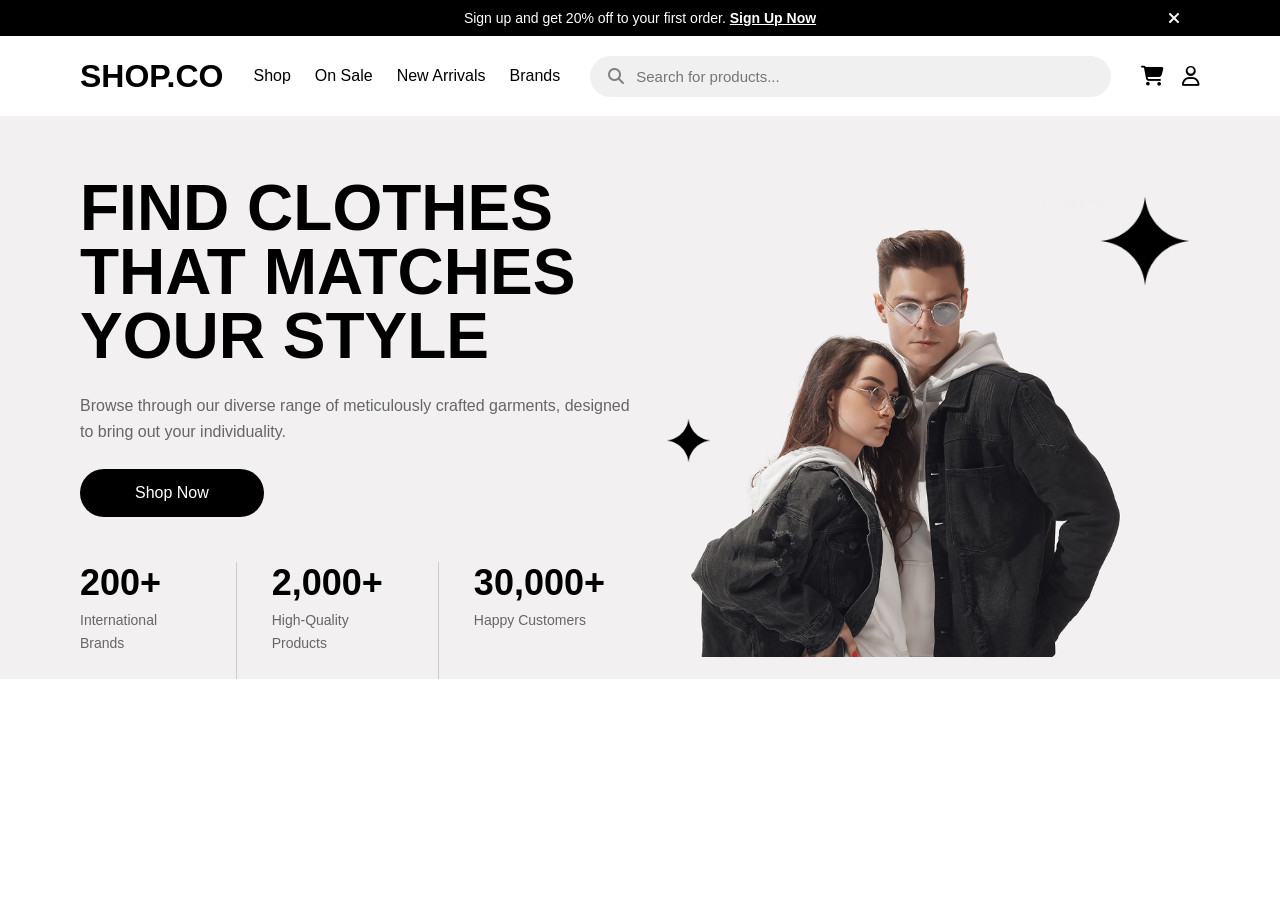
==== index.html @ d2647127 "Intial commit" ====
<!DOCTYPE html>
<html lang="en">
<head>
  <meta charset="UTF-8">
  <meta name="viewport" content="width=device-width, initial-scale=1.0">
  <title>SHOP.CO Clone</title>

  <link rel="stylesheet" href="css/style.css">

  <!-- Icons -->
  <link rel="stylesheet"
  href="https://cdnjs.cloudflare.com/ajax/libs/font-awesome/6.5.1/css/all.min.css">
</head>
<body>

  <!-- Top Offer Bar -->
  <div class="top-bar">

    <p>
      Sign up and get 20% off to your first order.
      <a href="#">Sign Up Now</a>
    </p>

    <i class="fa-solid fa-xmark"></i>

  </div>

  <!-- Navbar -->
<header class="navbar">

  <div class="logo">
    SHOP.CO
  </div>

  <nav class="nav-links">
    <a href="#">Shop</a>
    <a href="#">On Sale</a>
    <a href="#">New Arrivals</a>
    <a href="#">Brands</a>
  </nav>

  <div class="search-box">
    <i class="fa-solid fa-magnifying-glass"></i>
    <input type="text" placeholder="Search for products...">
  </div>

  <div class="nav-icons">
    <i class="fa-solid fa-cart-shopping"></i>
    <i class="fa-regular fa-user"></i>
  </div>

</header>

<!-- Hero Section -->

<section class="hero">

    <img src="images/star1.png" class="star-big">
<img src="images/star2.png" class="star-small">

  <!-- Left Content -->

  <div class="hero-left">

    <h1>
      FIND CLOTHES THAT MATCHES YOUR STYLE
    </h1>

    <p>
      Browse through our diverse range of meticulously crafted garments,
      designed to bring out your individuality.
    </p>

    <button>Shop Now</button>
    <div class="stats">

  <div class="stat-box">
    <h2>200+</h2>
    <p>International Brands</p>
  </div>

  <div class="stat-box">
    <h2>2,000+</h2>
    <p>High-Quality Products</p>
  </div>

  <div class="stat-box">
    <h2>30,000+</h2>
    <p>Happy Customers</p>
  </div>

</div>

  </div>

  <!-- Right Image -->

  <div class="hero-right">

    <img src="images/hero.png" alt="hero image">

  </div>

</section>



</body>
</html>
---- css/style.css ----
* {
  margin: 0;
  padding: 0;
  box-sizing: border-box;
}

body {
  font-family: Arial, sans-serif;
}

/* Top Offer Bar */

.top-bar {
  background-color: black;
  color: white;

  display: flex;
  justify-content: center;
  align-items: center;

  padding: 10px 20px;

  position: relative;
}

.top-bar p {
  font-size: 14px;
}

.top-bar a {
  color: white;
  font-weight: bold;
}

.top-bar i {
  position: absolute;
  right: 100px;

  cursor: pointer;
}

/* nav bar css  */

/* Navbar */

.navbar {
  height: 80px;
  padding: 0 80px;

  display: flex;
  align-items: center;
  gap: 30px;

  background-color: white;
}

.logo {
  font-size: 32px;
  font-weight: 900;
}

.nav-links {
  display: flex;
  gap: 24px;
}

.nav-links a {
  text-decoration: none;
  color: black;
  font-size: 16px;
}

.search-box {
  flex: 1;
  background-color: #f0f0f0;
  border-radius: 30px;
  padding: 12px 18px;

  display: flex;
  align-items: center;
  gap: 12px;
}

.search-box i {
  color: gray;
}

.search-box input {
  border: none;
  outline: none;
  background: transparent;
  width: 100%;
  font-size: 15px;
}

.nav-icons {
  display: flex;
  gap: 18px;
  font-size: 20px;
}

/* Hero Section */

.hero {
  background-color: #f2f0f1;

  display: flex;
  justify-content: space-between;
  align-items: center;

  padding: 60px 80px 0 80px;
}

.hero-left {
  width: 50%;
}

.hero-left h1 {
  font-size: 64px;
  font-weight: 900;
  line-height: 1;
}

.hero-left p {
  margin: 25px 0;

  color: #666;
  font-size: 16px;
  line-height: 1.6;
}

.hero-left button {
  background-color: black;
  color: white;

  border: none;
  border-radius: 30px;

  padding: 15px 55px;

  font-size: 16px;
  cursor: pointer;
}

.hero-right {
  width: 50%;

  display: flex;
  justify-content: center;
}

.hero-right img {
  width: 90%;
}

.hero {
  position: relative;
}

/* Stars */

.star-big {
  position: absolute;

  top: 80px;
  right: 90px;

  width: 90px;
}

.star-small {
  position: absolute;

  top: 302px;
  left: 52%;

  width: 45px;
}


/* Stats */

.stats {
  display: flex;
  gap: 35px;
  margin-top: 45px;
}

.stat-box {
  padding-right: 35px;
  border-right: 1px solid #ccc;
}

.stat-box:last-child {
  border-right: none;
}

.stat-box h2 {
  font-size: 36px;
  font-weight: 800;
}

.stat-box p {
  margin-top: 5px;
  color: #666;
  font-size: 14px;
}
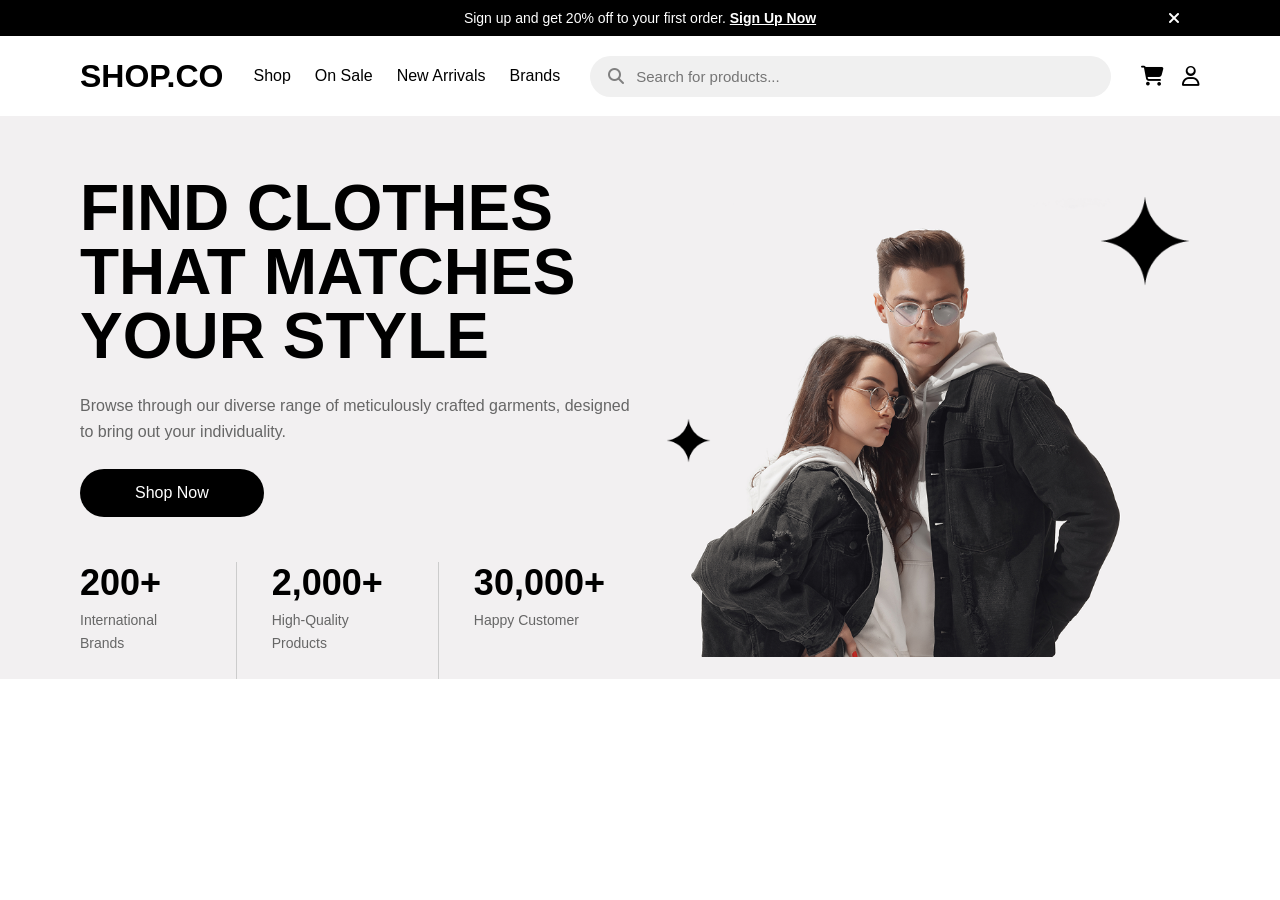
==== commit 3670c2ba: "Stats box name change" ====
--- a/index.html
+++ b/index.html
@@ -86,7 +86,7 @@
 
   <div class="stat-box">
     <h2>30,000+</h2>
-    <p>Happy Customers</p>
+    <p>Happy Customer</p>
   </div>
 
 </div>
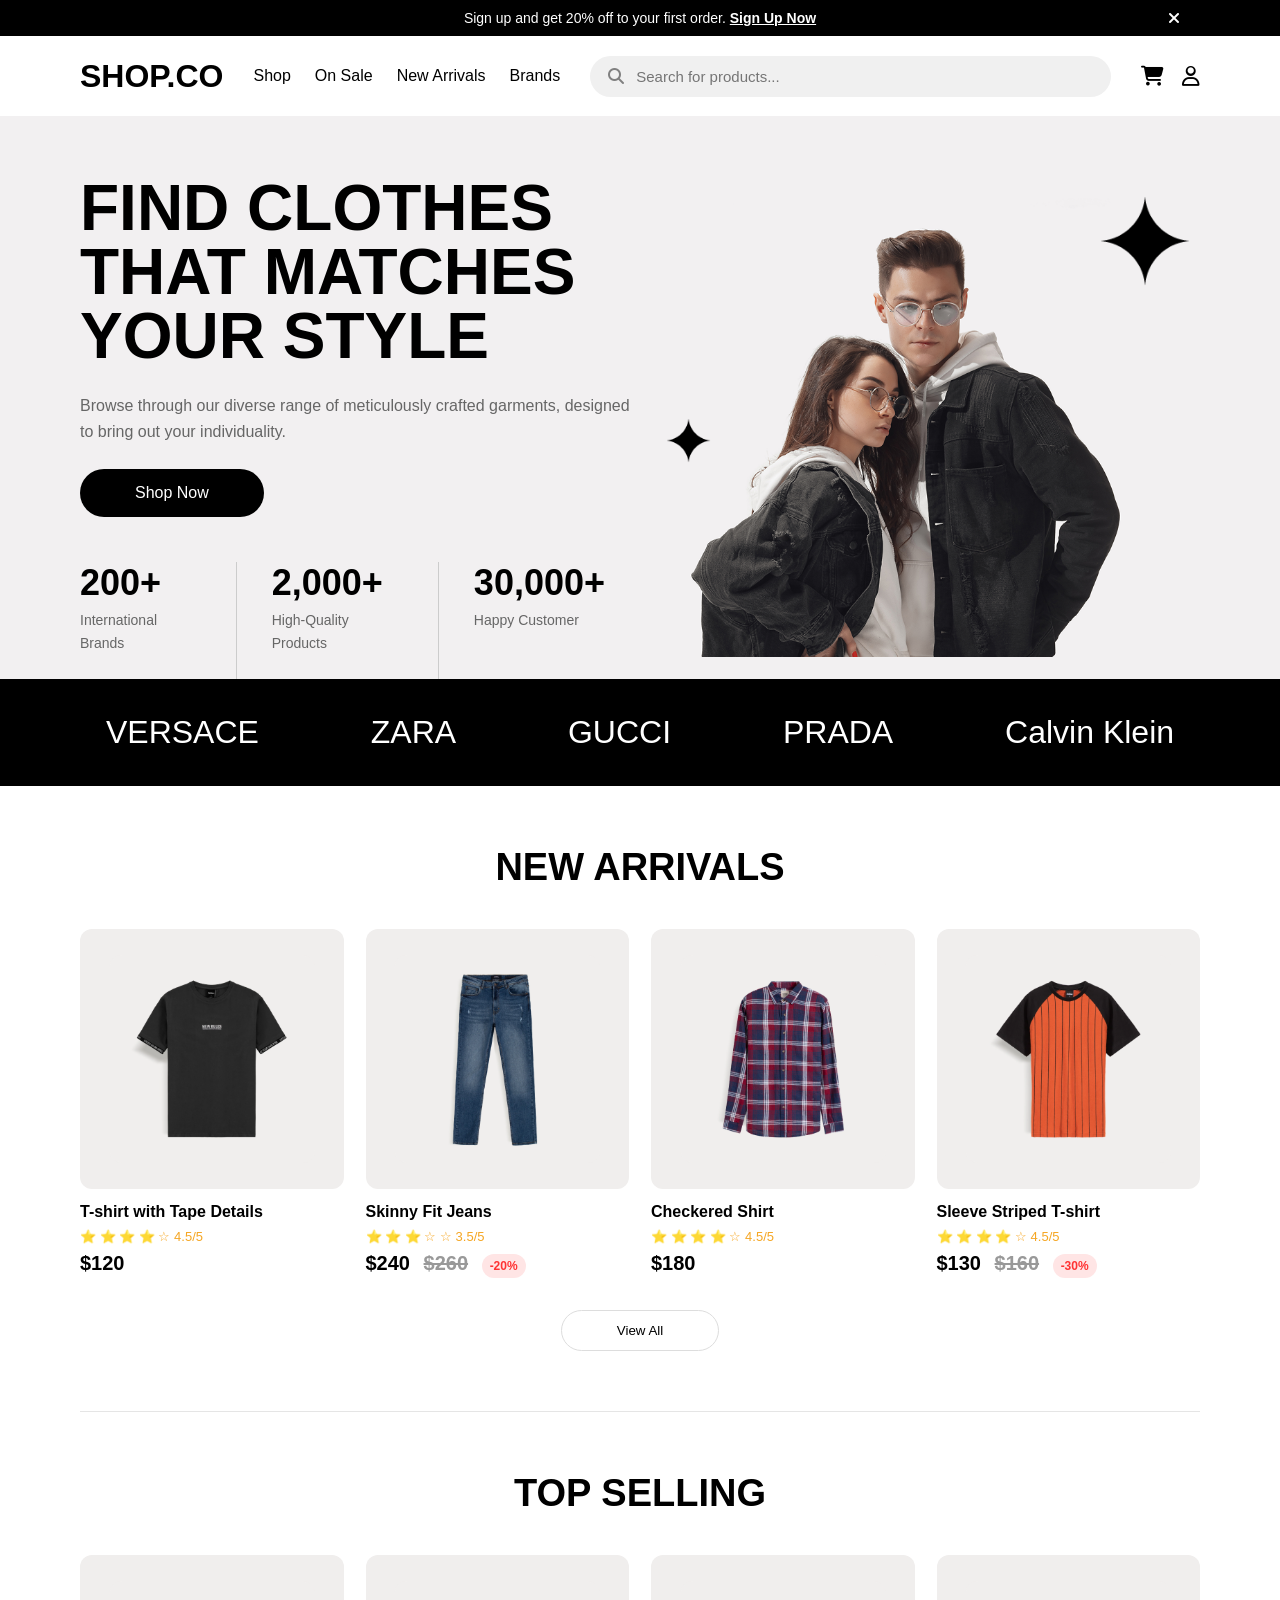
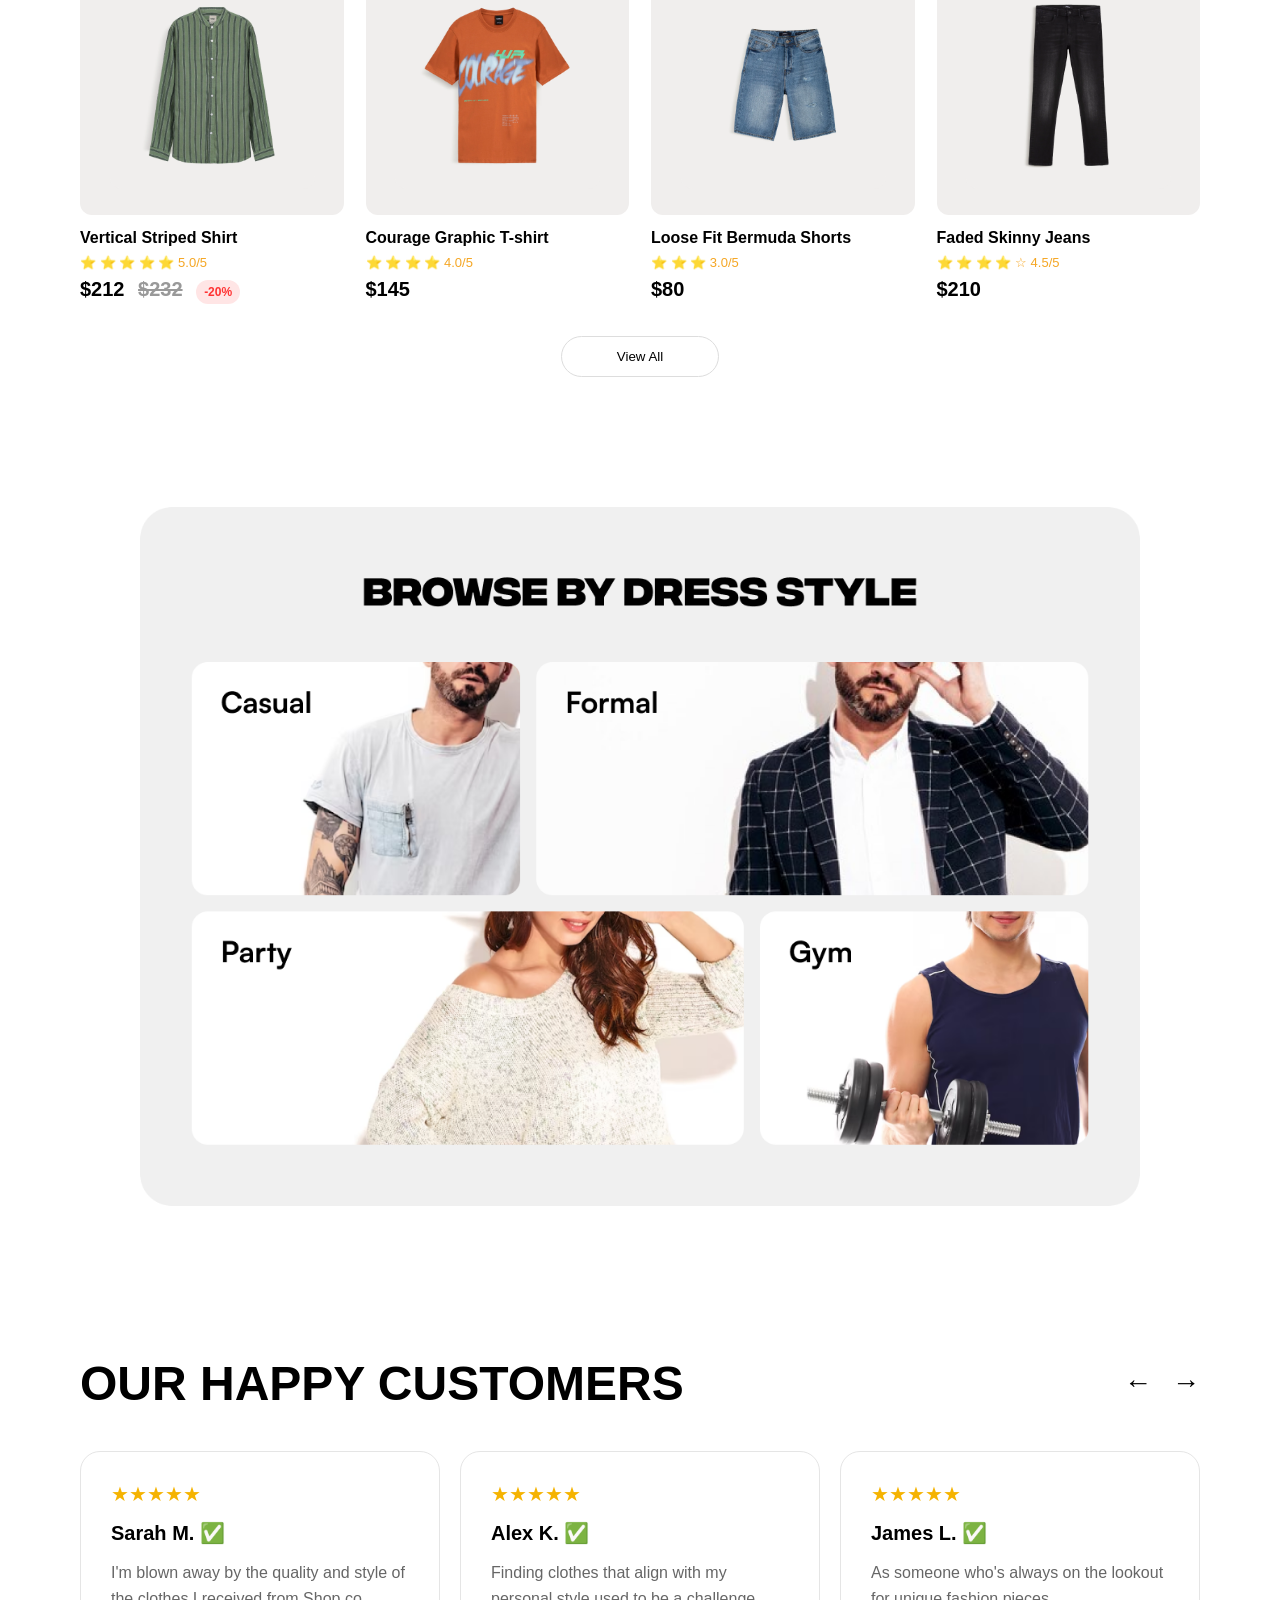
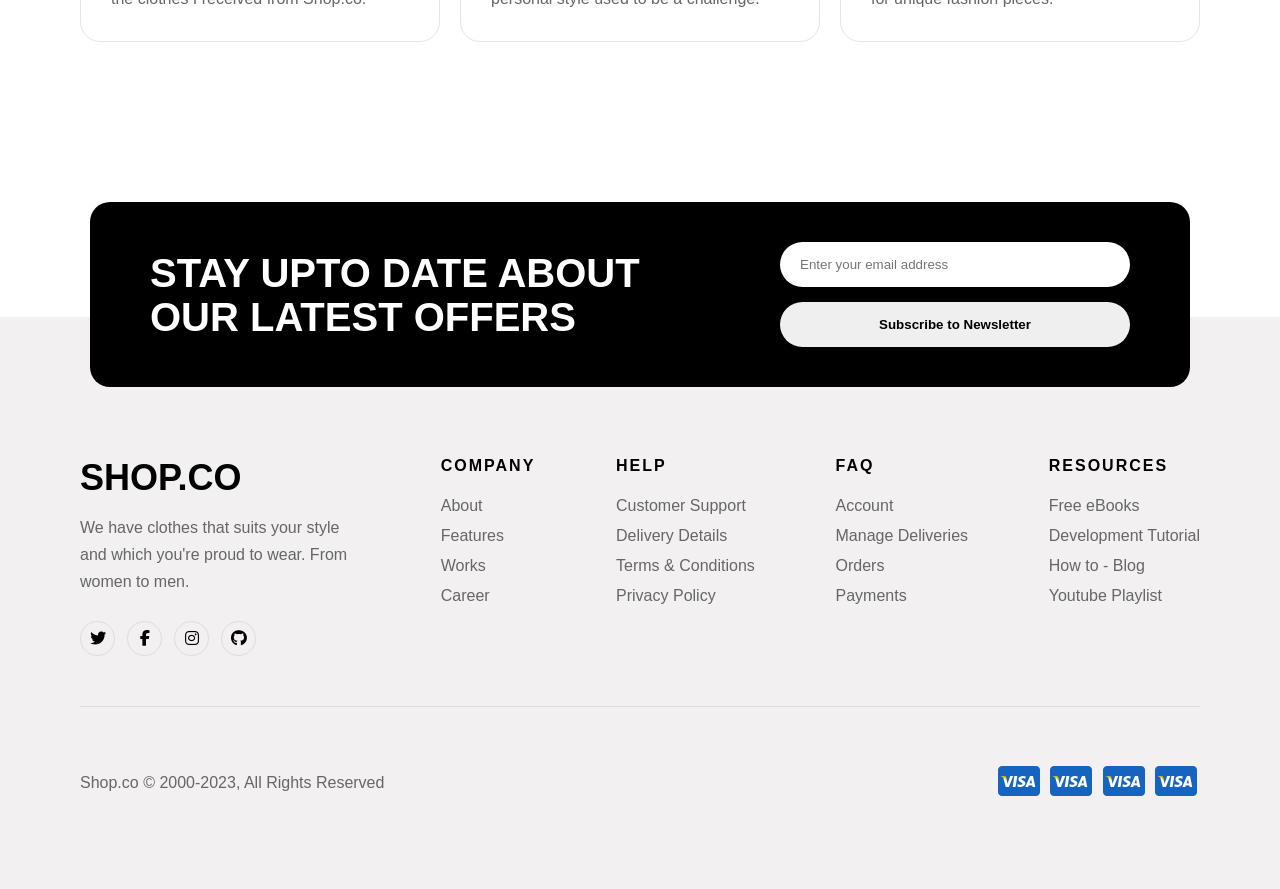
==== commit 85feb15d: "Complete SHOP.CO homepage static clone" ====
--- a/index.html
+++ b/index.html
@@ -103,7 +103,296 @@
 
 </section>
 
-
+<section class="brands">
+
+    <h2>VERSACE</h2>
+    <h2>ZARA</h2>
+    <h2>GUCCI</h2>
+    <h2>PRADA</h2>
+    <h2>Calvin Klein</h2>
+
+</section>
+
+<!-- New Arrivals Section -->
+<section class="products-section">
+
+  <h2 class="section-title">NEW ARRIVALS</h2>
+
+  <div class="products-grid">
+
+    <div class="product-card">
+      <div class="product-image">
+        <img src="images/T-SHIRT.png" alt="T-shirt">
+      </div>
+      <h3>T-shirt with Tape Details</h3>
+      <p class="rating">⭐ ⭐ ⭐ ⭐ ☆ 4.5/5</p>
+      <p class="price">$120</p>
+    </div>
+
+    <div class="product-card">
+      <div class="product-image">
+        <img src="images/JEANS.png" alt="Jeans">
+      </div>
+      <h3>Skinny Fit Jeans</h3>
+      <p class="rating">⭐ ⭐ ⭐ ☆ ☆ 3.5/5</p>
+      <p class="price">
+        $240 <span class="old-price">$260</span> <span class="discount">-20%</span>
+      </p>
+    </div>
+
+    <div class="product-card">
+      <div class="product-image">
+        <img src="images/checker.png" alt="Shirt">
+      </div>
+      <h3>Checkered Shirt</h3>
+      <p class="rating">⭐ ⭐ ⭐ ⭐ ☆ 4.5/5</p>
+      <p class="price">$180</p>
+    </div>
+
+    <div class="product-card">
+      <div class="product-image">
+        <img src="images/sleeve.png" alt="Sleeve Shirt">
+      </div>
+      <h3>Sleeve Striped T-shirt</h3>
+      <p class="rating">⭐ ⭐ ⭐ ⭐ ☆ 4.5/5</p>
+      <p class="price">
+        $130 <span class="old-price">$160</span> <span class="discount">-30%</span>
+      </p>
+    </div>
+
+  </div>
+
+  <button class="view-btn">View All</button>
+
+</section>
+
+<hr class="section-line">
+
+<section class="products-section">
+
+  <h2 class="section-title">TOP SELLING</h2>
+
+  <div class="products-grid">
+
+    <div class="product-card">
+      <div class="product-image">
+        <img src="images/vertical.png" alt="Vertical Striped Shirt">
+      </div>
+      <h3>Vertical Striped Shirt</h3>
+      <p class="rating">⭐ ⭐ ⭐ ⭐ ⭐ 5.0/5</p>
+      <p class="price">
+        $212 <span class="old-price">$232</span> <span class="discount">-20%</span>
+      </p>
+    </div>
+
+    <div class="product-card">
+      <div class="product-image">
+        <img src="images/graphic_tshirt.png" alt="Graphic T-shirt">
+      </div>
+      <h3>Courage Graphic T-shirt</h3>
+      <p class="rating">⭐ ⭐ ⭐ ⭐ 4.0/5</p>
+      <p class="price">$145</p>
+    </div>
+
+    <div class="product-card">
+      <div class="product-image">
+        <img src="images/Bermuda_Shorts.png" alt="Bermuda Shorts">
+      </div>
+      <h3>Loose Fit Bermuda Shorts</h3>
+      <p class="rating">⭐ ⭐ ⭐ 3.0/5</p>
+      <p class="price">$80</p>
+    </div>
+
+    <div class="product-card">
+      <div class="product-image">
+        <img src="images/black-jeans.png" alt="Black Jeans">
+      </div>
+      <h3>Faded Skinny Jeans</h3>
+      <p class="rating">⭐ ⭐ ⭐ ⭐ ☆ 4.5/5</p>
+      <p class="price">$210</p>
+    </div>
+
+  </div>
+
+  <button class="view-btn">View All</button>
+
+</section>
+
+<!-- Dress Style Image Section -->
+<section class="dress-image-section">
+
+  <img src="images/dress-style.png" alt="Browse by Dress Style">
+
+</section>
+
+<section class="customers">
+
+    <div class="customer-header">
+
+        <h2>OUR HAPPY CUSTOMERS</h2>
+
+        <div class="arrows">
+            <span>&larr;</span>
+            <span>&rarr;</span>
+        </div>
+
+    </div>
+
+    <div class="customer-cards">
+
+        <div class="customer-card">
+
+            <div class="stars">★★★★★</div>
+
+            <h3>Sarah M. ✅</h3>
+
+            <p>
+                I'm blown away by the quality and style of the clothes I received from Shop.co.
+            </p>
+
+        </div>
+
+        <div class="customer-card">
+
+            <div class="stars">★★★★★</div>
+
+            <h3>Alex K. ✅</h3>
+
+            <p>
+                Finding clothes that align with my personal style used to be a challenge.
+            </p>
+
+        </div>
+
+        <div class="customer-card">
+
+            <div class="stars">★★★★★</div>
+
+            <h3>James L. ✅</h3>
+
+            <p>
+                As someone who's always on the lookout for unique fashion pieces.
+            </p>
+
+        </div>
+
+    </div>
+
+</section>
+
+<section class="newsletter">
+
+    <div class="newsletter-left">
+
+        <h2>
+            STAY UPTO DATE ABOUT <br>
+            OUR LATEST OFFERS
+        </h2>
+
+    </div>
+
+    <div class="newsletter-right">
+
+        <input
+            type="email"
+            placeholder="Enter your email address"
+        >
+
+        <button>
+            Subscribe to Newsletter
+        </button>
+
+    </div>
+
+</section>
+
+<footer class="footer">
+
+    <div class="footer-top">
+
+        <div class="footer-brand">
+
+            <h2>SHOP.CO</h2>
+
+            <p>
+                We have clothes that suits your style and
+                which you're proud to wear. From
+                women to men.
+            </p>
+
+            <div class="social-icons">
+                <i class="fa-brands fa-twitter"></i>
+                <i class="fa-brands fa-facebook-f"></i>
+                <i class="fa-brands fa-instagram"></i>
+                <i class="fa-brands fa-github"></i>
+            </div>
+
+        </div>
+
+        <div class="footer-links">
+
+            <h4>COMPANY</h4>
+
+            <a href="#">About</a>
+            <a href="#">Features</a>
+            <a href="#">Works</a>
+            <a href="#">Career</a>
+
+        </div>
+
+        <div class="footer-links">
+
+            <h4>HELP</h4>
+
+            <a href="#">Customer Support</a>
+            <a href="#">Delivery Details</a>
+            <a href="#">Terms & Conditions</a>
+            <a href="#">Privacy Policy</a>
+
+        </div>
+
+        <div class="footer-links">
+
+            <h4>FAQ</h4>
+
+            <a href="#">Account</a>
+            <a href="#">Manage Deliveries</a>
+            <a href="#">Orders</a>
+            <a href="#">Payments</a>
+
+        </div>
+
+        <div class="footer-links">
+
+            <h4>RESOURCES</h4>
+
+            <a href="#">Free eBooks</a>
+            <a href="#">Development Tutorial</a>
+            <a href="#">How to - Blog</a>
+            <a href="#">Youtube Playlist</a>
+
+        </div>
+
+    </div>
+
+    <hr>
+
+    <div class="footer-bottom">
+
+        <p>Shop.co © 2000-2023, All Rights Reserved</p>
+
+        <div class="payment-icons">
+
+            <img src="images/icons8-visa-48.png" alt="">
+            <img src="images/icons8-visa-48.png" alt="">
+            <img src="images/icons8-visa-48.png" alt="">
+            <img src="images/icons8-visa-48.png" alt="">
+
+        </div>
+
+    </div>
+
+</footer>
 
 </body>
 </html>
--- a/css/style.css
+++ b/css/style.css
@@ -206,5 +206,324 @@
   font-size: 14px;
 }
 
-
-
+.brands {
+    background: black;
+    color: white;
+
+    display: flex;
+    justify-content: space-around;
+    align-items: center;
+
+    padding: 35px 50px;
+}
+
+.brands h2 {
+    font-size: 32px;
+    font-weight: 500;
+}
+
+
+/* Products Section */
+
+.products-section {
+  padding: 60px 80px;
+  background-color: white;
+}
+
+.section-title {
+  text-align: center;
+  font-size: 38px;
+  font-weight: 900;
+  margin-bottom: 40px;
+}
+
+.products-grid {
+  display: grid;
+  grid-template-columns: repeat(4, 1fr);
+  gap: 22px;
+}
+
+.product-card {
+  width: 100%;
+}
+
+.product-image {
+  background-color: #f0eeed;
+  border-radius: 12px;
+  height: 260px;
+
+  display: flex;
+  align-items: center;
+  justify-content: center;
+}
+
+.product-image img {
+  width: 80%;
+  height: 80%;
+  object-fit: contain;
+}
+
+.product-card h3 {
+  margin-top: 14px;
+  font-size: 16px;
+  font-weight: 700;
+}
+
+.rating {
+  margin-top: 8px;
+  font-size: 13px;
+  color: #f5a623;
+}
+
+.price {
+  margin-top: 8px;
+  font-size: 20px;
+  font-weight: 800;
+  color: black;
+}
+
+.old-price {
+  color: #999;
+  text-decoration: line-through;
+  margin-left: 8px;
+}
+
+.discount {
+  background-color: #ffe5e5;
+  color: #ff3333;
+  font-size: 12px;
+  padding: 5px 8px;
+  border-radius: 20px;
+  margin-left: 8px;
+}
+
+.view-btn {
+  display: block;
+  margin: 35px auto 0;
+
+  background-color: white;
+  border: 1px solid #ddd;
+  border-radius: 30px;
+
+  padding: 12px 55px;
+  cursor: pointer;
+}
+
+.section-line {
+  width: calc(100% - 160px);
+  margin: 0 auto;
+  border: none;
+  border-top: 1px solid #e5e5e5;
+}
+
+/* Dress Style Full Image */
+
+.dress-image-section {
+  padding: 70px 80px;
+}
+
+.dress-image-section img {
+  width: 100%;
+  max-width: 1000px;
+
+  display: block; 
+  margin: 0 auto;
+
+  border-radius: 30px;
+}
+
+/* Happy Customers */
+
+.customers {
+    padding: 80px;
+}
+
+.customer-header {
+    display: flex;
+    justify-content: space-between;
+    align-items: center;
+
+    margin-bottom: 40px;
+}
+
+.customer-header h2 {
+    font-size: 48px;
+    font-weight: 900;
+}
+
+.arrows {
+    display: flex;
+    gap: 20px;
+
+    font-size: 28px;
+    cursor: pointer;
+}
+
+.customer-cards {
+    display: flex;
+    gap: 20px;
+}
+
+.customer-card {
+    flex: 1;
+
+    border: 1px solid #e5e5e5;
+    border-radius: 20px;
+
+    padding: 30px;
+}
+
+.stars {
+    color: #f5b301;
+    font-size: 20px;
+
+    margin-bottom: 15px;
+}
+
+.customer-card h3 {
+    margin-bottom: 15px;
+    font-size: 20px;
+}
+
+.customer-card p {
+    color: #666;
+    line-height: 1.6;
+}
+
+/* Newsletter */
+
+.newsletter {
+    background: black;
+    color: white;
+
+    max-width: 1100px;
+    margin: 80px auto -70px;
+
+    padding: 40px 60px;
+
+    border-radius: 20px;
+
+    display: flex;
+    justify-content: space-between;
+    align-items: center;
+
+    position: relative;
+    z-index: 10;
+}
+
+.newsletter-left h2 {
+    font-size: 40px;
+    font-weight: 900;
+    line-height: 1.1;
+}
+
+.newsletter-right {
+    display: flex;
+    flex-direction: column;
+    gap: 15px;
+
+    width: 350px;
+}
+
+.newsletter-right input {
+    padding: 15px 20px;
+
+    border: none;
+    border-radius: 30px;
+
+    outline: none;
+}
+
+.newsletter-right button {
+    padding: 15px;
+
+    border: none;
+    border-radius: 30px;
+
+    font-weight: 600;
+    cursor: pointer;
+}
+
+/* Footer */
+
+.footer {
+    background: #f2f0f1;
+
+    padding: 140px 80px 80px;
+}
+
+.footer-top {
+    display: flex;
+    justify-content: space-between;
+    gap: 40px;
+}
+
+.footer-brand {
+    width: 280px;
+}
+
+.footer-brand h2 {
+    font-size: 36px;
+    font-weight: 900;
+    margin-bottom: 15px;
+}
+
+.footer-brand p {
+    color: #666;
+    line-height: 1.7;
+    margin-bottom: 25px;
+}
+
+.social-icons {
+    display: flex;
+    gap: 12px;
+}
+
+.social-icons i {
+    width: 35px;
+    height: 35px;
+
+    border: 1px solid #ddd;
+    border-radius: 50%;
+
+    display: flex;
+    justify-content: center;
+    align-items: center;
+
+    cursor: pointer;
+}
+
+.footer-links {
+    display: flex;
+    flex-direction: column;
+    gap: 12px;
+}
+
+.footer-links h4 {
+    margin-bottom: 10px;
+    letter-spacing: 2px;
+}
+
+.footer-links a {
+    text-decoration: none;
+    color: #666;
+}
+
+.footer hr {
+    margin: 50px 0;
+    border: none;
+    border-top: 1px solid #ddd;
+}
+
+.footer-bottom {
+    display: flex;
+    justify-content: space-between;
+    align-items: center;
+}
+
+.footer-bottom p {
+    color: #666;
+}
+
+
+
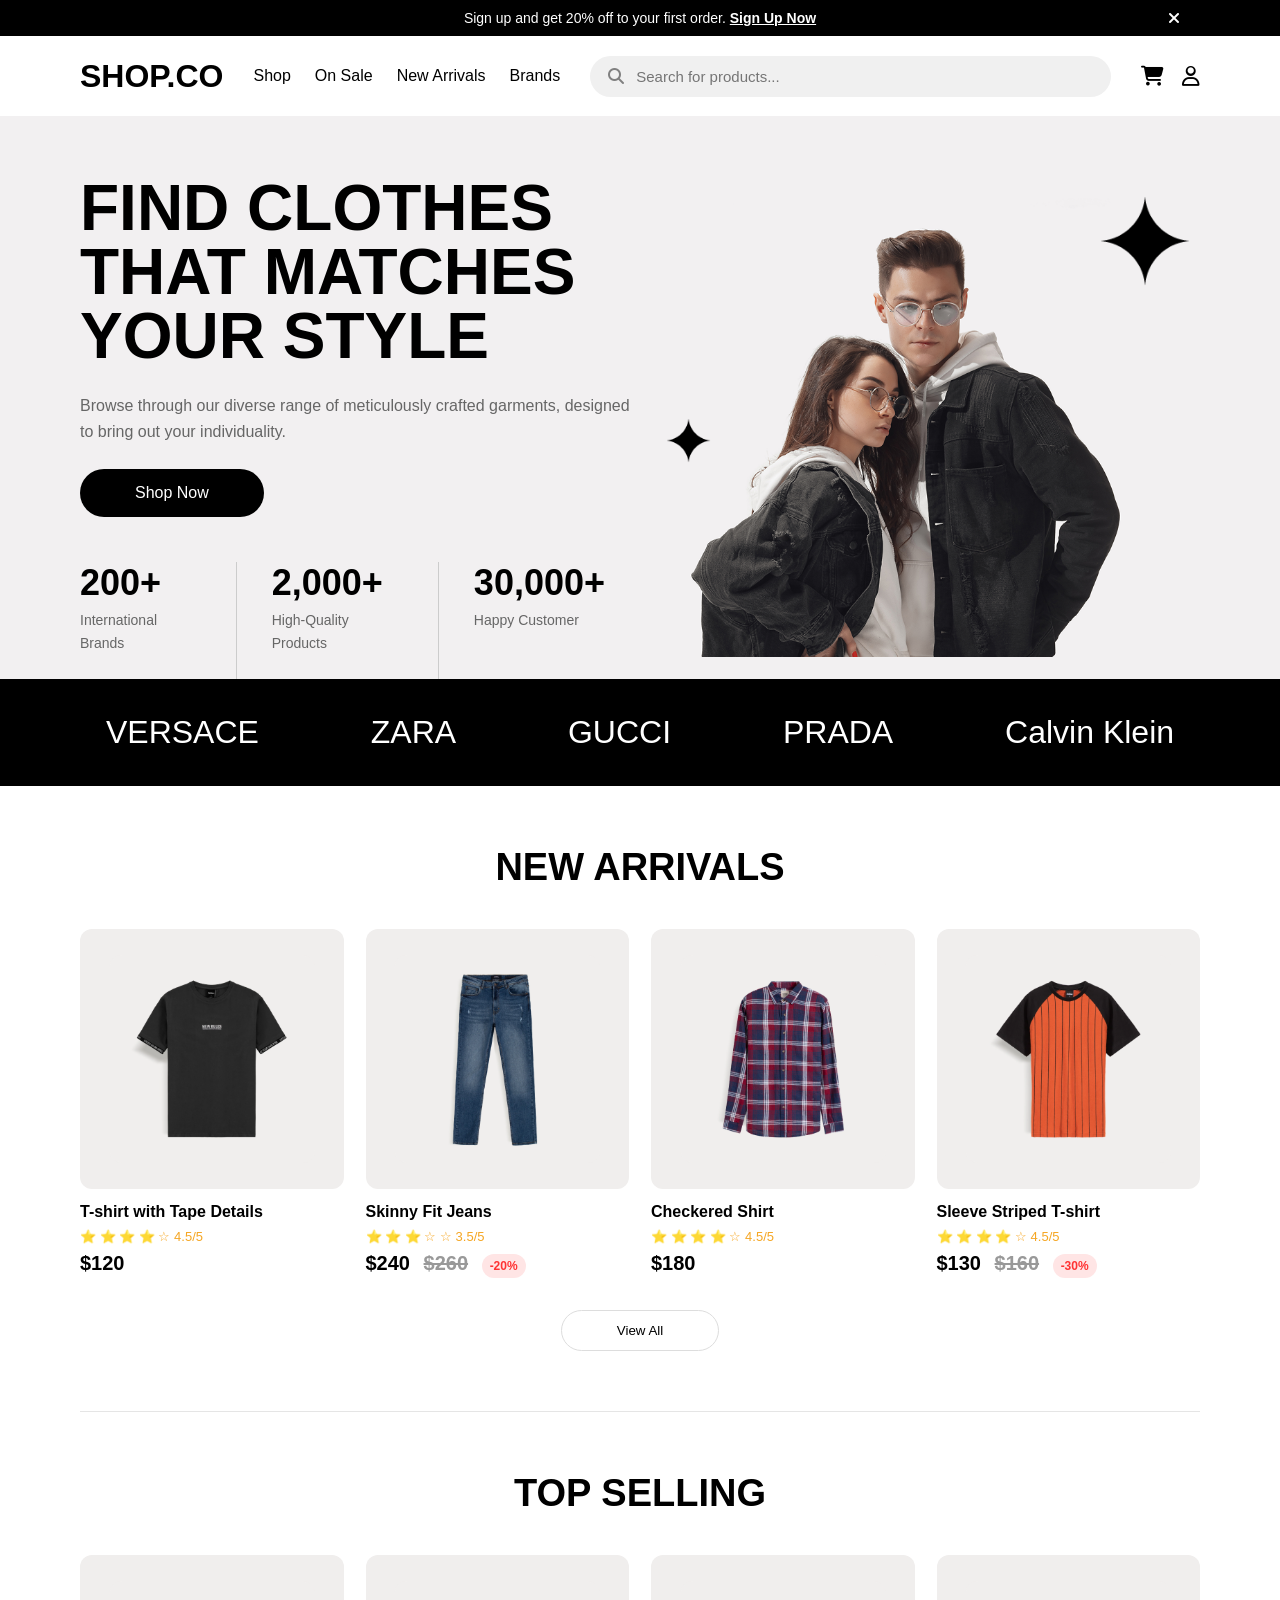
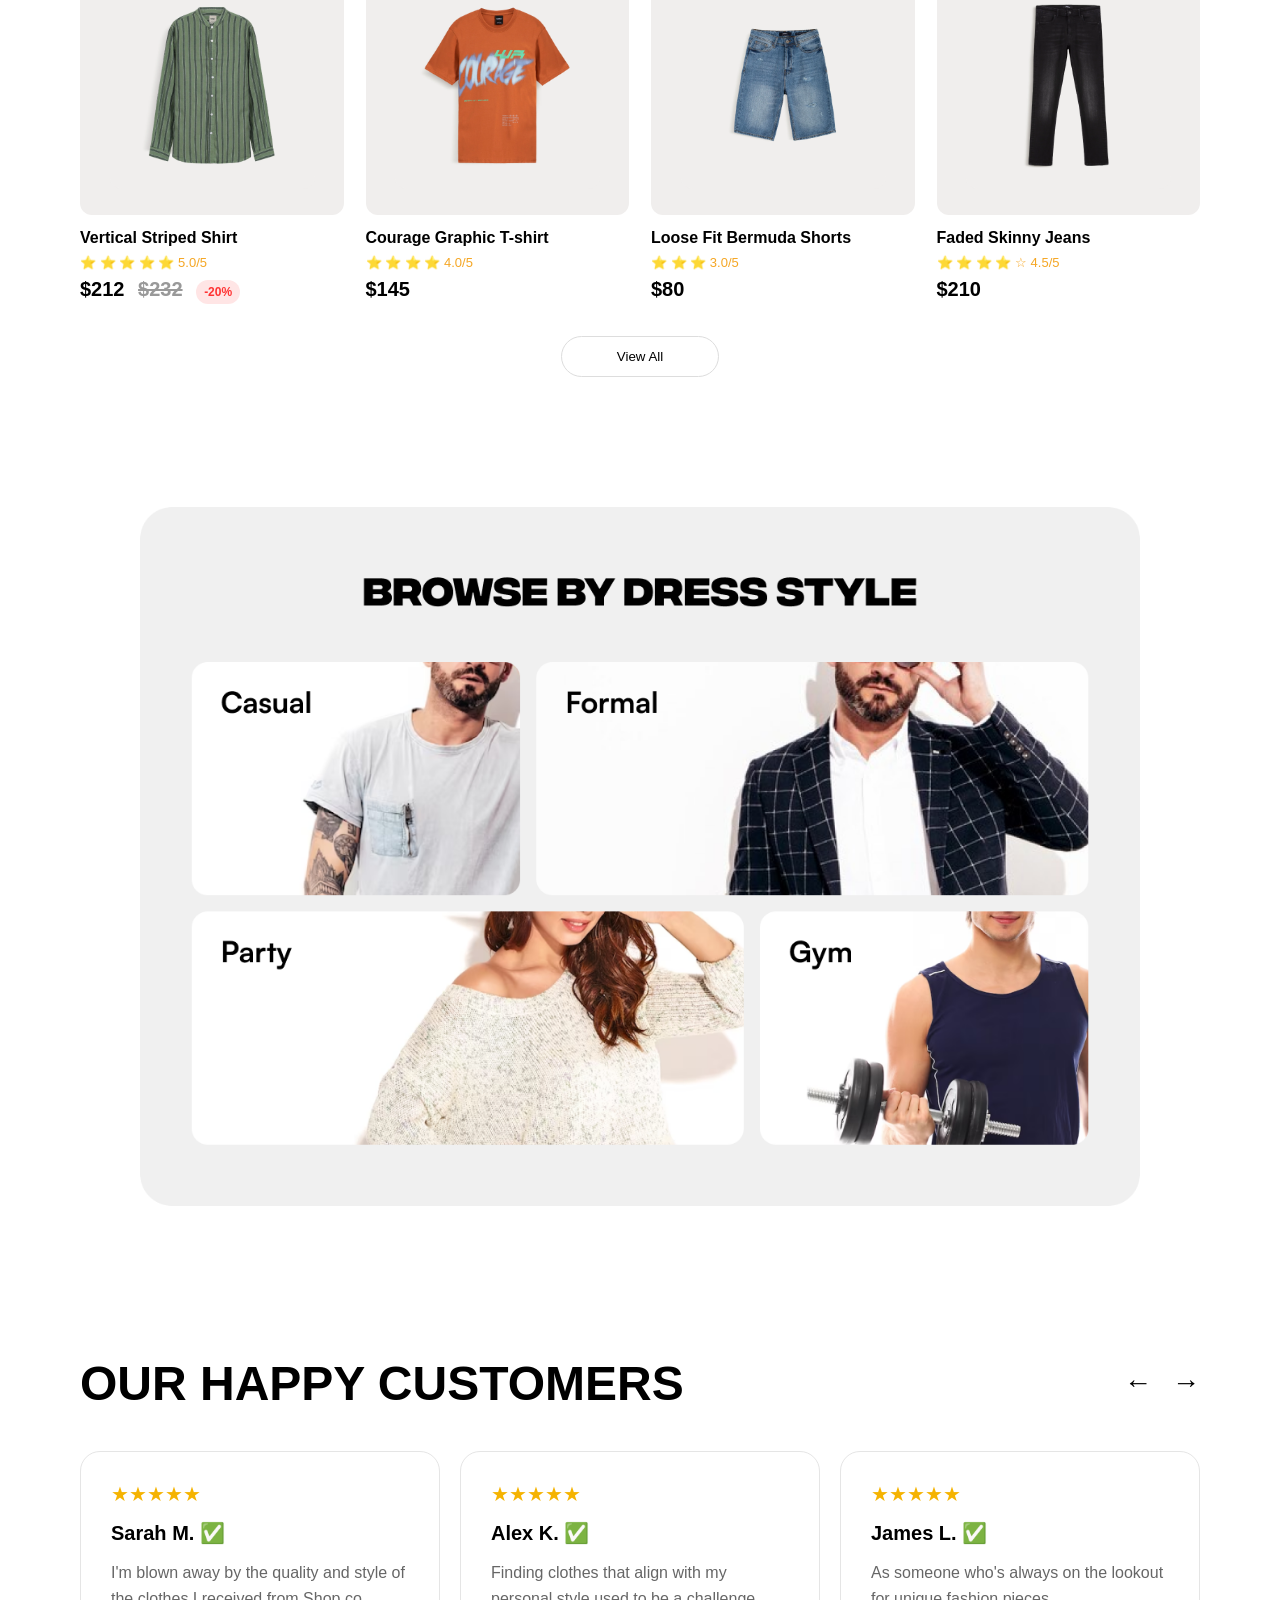
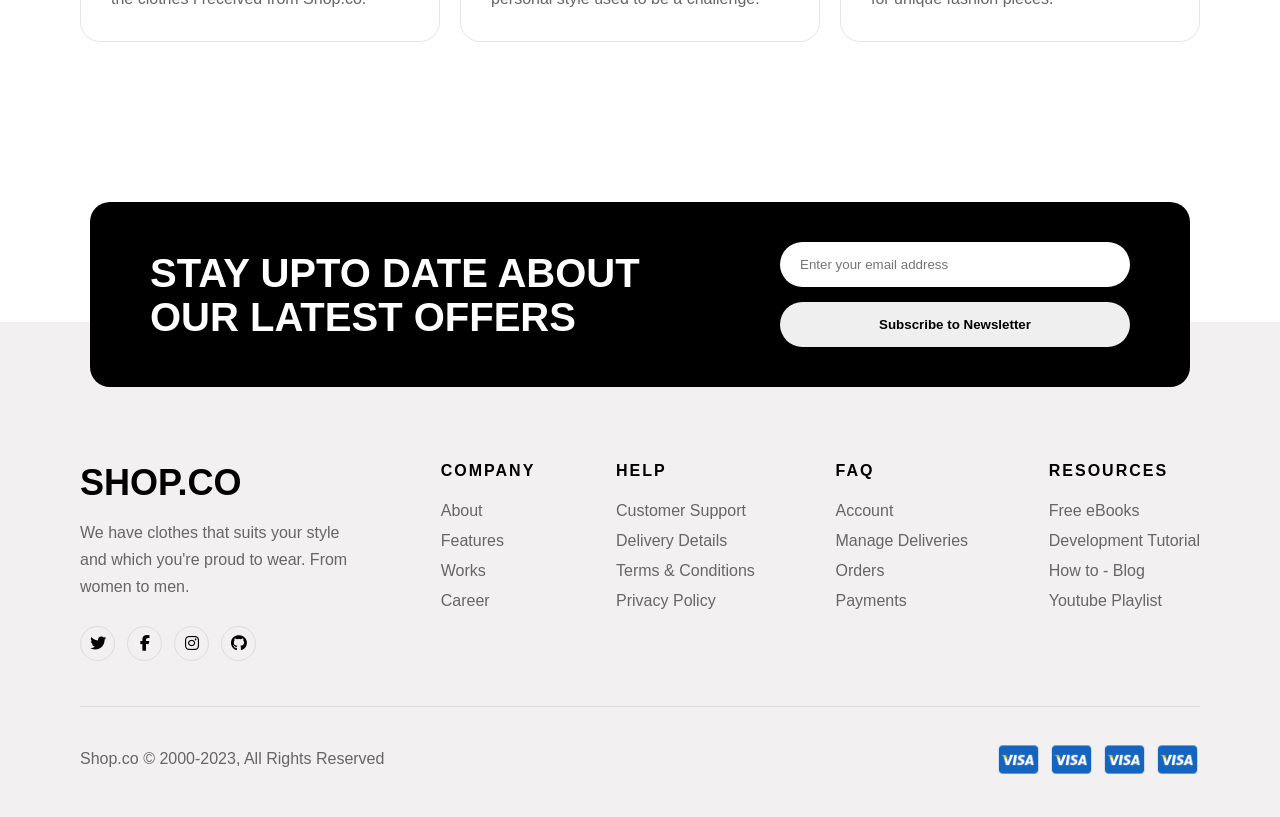
==== commit c62177de: "Refactor homepage with reusable components and split CSS files" ====
--- a/index.html
+++ b/index.html
@@ -5,7 +5,9 @@
   <meta name="viewport" content="width=device-width, initial-scale=1.0">
   <title>SHOP.CO Clone</title>
 
-  <link rel="stylesheet" href="css/style.css">
+  <link rel="stylesheet" href="css/home.css">
+  <link rel="stylesheet" href="css/navbar.css">
+  <link rel="stylesheet" href="css/footer.css">
 
   <!-- Icons -->
   <link rel="stylesheet"
@@ -14,42 +16,8 @@
 <body>
 
   <!-- Top Offer Bar -->
-  <div class="top-bar">
-
-    <p>
-      Sign up and get 20% off to your first order.
-      <a href="#">Sign Up Now</a>
-    </p>
-
-    <i class="fa-solid fa-xmark"></i>
-
-  </div>
-
-  <!-- Navbar -->
-<header class="navbar">
-
-  <div class="logo">
-    SHOP.CO
-  </div>
-
-  <nav class="nav-links">
-    <a href="#">Shop</a>
-    <a href="#">On Sale</a>
-    <a href="#">New Arrivals</a>
-    <a href="#">Brands</a>
-  </nav>
-
-  <div class="search-box">
-    <i class="fa-solid fa-magnifying-glass"></i>
-    <input type="text" placeholder="Search for products...">
-  </div>
-
-  <div class="nav-icons">
-    <i class="fa-solid fa-cart-shopping"></i>
-    <i class="fa-regular fa-user"></i>
-  </div>
-
-</header>
+ <!-- Navbar -->
+<div id="navbar-container"></div>
 
 <!-- Hero Section -->
 
@@ -278,121 +246,15 @@
 
     </div>
 
-</section>
-
-<section class="newsletter">
-
-    <div class="newsletter-left">
-
-        <h2>
-            STAY UPTO DATE ABOUT <br>
-            OUR LATEST OFFERS
-        </h2>
-
-    </div>
-
-    <div class="newsletter-right">
-
-        <input
-            type="email"
-            placeholder="Enter your email address"
-        >
-
-        <button>
-            Subscribe to Newsletter
-        </button>
-
-    </div>
-
-</section>
-
-<footer class="footer">
-
-    <div class="footer-top">
-
-        <div class="footer-brand">
-
-            <h2>SHOP.CO</h2>
-
-            <p>
-                We have clothes that suits your style and
-                which you're proud to wear. From
-                women to men.
-            </p>
-
-            <div class="social-icons">
-                <i class="fa-brands fa-twitter"></i>
-                <i class="fa-brands fa-facebook-f"></i>
-                <i class="fa-brands fa-instagram"></i>
-                <i class="fa-brands fa-github"></i>
-            </div>
-
-        </div>
-
-        <div class="footer-links">
-
-            <h4>COMPANY</h4>
-
-            <a href="#">About</a>
-            <a href="#">Features</a>
-            <a href="#">Works</a>
-            <a href="#">Career</a>
-
-        </div>
-
-        <div class="footer-links">
-
-            <h4>HELP</h4>
-
-            <a href="#">Customer Support</a>
-            <a href="#">Delivery Details</a>
-            <a href="#">Terms & Conditions</a>
-            <a href="#">Privacy Policy</a>
-
-        </div>
-
-        <div class="footer-links">
-
-            <h4>FAQ</h4>
-
-            <a href="#">Account</a>
-            <a href="#">Manage Deliveries</a>
-            <a href="#">Orders</a>
-            <a href="#">Payments</a>
-
-        </div>
-
-        <div class="footer-links">
-
-            <h4>RESOURCES</h4>
-
-            <a href="#">Free eBooks</a>
-            <a href="#">Development Tutorial</a>
-            <a href="#">How to - Blog</a>
-            <a href="#">Youtube Playlist</a>
-
-        </div>
-
-    </div>
-
-    <hr>
-
-    <div class="footer-bottom">
-
-        <p>Shop.co © 2000-2023, All Rights Reserved</p>
-
-        <div class="payment-icons">
-
-            <img src="images/icons8-visa-48.png" alt="">
-            <img src="images/icons8-visa-48.png" alt="">
-            <img src="images/icons8-visa-48.png" alt="">
-            <img src="images/icons8-visa-48.png" alt="">
-
-        </div>
-
-    </div>
-
-</footer>
+    </section>
+
+    <!-- newsletter component -->
+
+<div id="newsletter-container"></div>
+
+<!-- footer components -->
+<div id="footer-container"></div>
 
 </body>
+<script src="js/components.js"></script>
 </html>
--- a/css/home.css
+++ b/css/home.css
@@ -0,0 +1,304 @@
+* {
+  margin: 0;
+  padding: 0;
+  box-sizing: border-box;
+}
+
+body {
+  font-family: Arial, sans-serif;
+}
+
+
+
+/* Hero Section */
+
+.hero {
+  background-color: #f2f0f1;
+
+  display: flex;
+  justify-content: space-between;
+  align-items: center;
+
+  padding: 60px 80px 0 80px;
+}
+
+.hero-left {
+  width: 50%;
+}
+
+.hero-left h1 {
+  font-size: 64px;
+  font-weight: 900;
+  line-height: 1;
+}
+
+.hero-left p {
+  margin: 25px 0;
+
+  color: #666;
+  font-size: 16px;
+  line-height: 1.6;
+}
+
+.hero-left button {
+  background-color: black;
+  color: white;
+
+  border: none;
+  border-radius: 30px;
+
+  padding: 15px 55px;
+
+  font-size: 16px;
+  cursor: pointer;
+}
+
+.hero-right {
+  width: 50%;
+
+  display: flex;
+  justify-content: center;
+}
+
+.hero-right img {
+  width: 90%;
+}
+
+.hero {
+  position: relative;
+}
+
+/* Stars */
+
+.star-big {
+  position: absolute;
+
+  top: 80px;
+  right: 90px;
+
+  width: 90px;
+}
+
+.star-small {
+  position: absolute;
+
+  top: 302px;
+  left: 52%;
+
+  width: 45px;
+}
+
+
+/* Stats */
+
+.stats {
+  display: flex;
+  gap: 35px;
+  margin-top: 45px;
+}
+
+.stat-box {
+  padding-right: 35px;
+  border-right: 1px solid #ccc;
+}
+
+.stat-box:last-child {
+  border-right: none;
+}
+
+.stat-box h2 {
+  font-size: 36px;
+  font-weight: 800;
+}
+
+.stat-box p {
+  margin-top: 5px;
+  color: #666;
+  font-size: 14px;
+}
+
+.brands {
+    background: black;
+    color: white;
+
+    display: flex;
+    justify-content: space-around;
+    align-items: center;
+
+    padding: 35px 50px;
+}
+
+.brands h2 {
+    font-size: 32px;
+    font-weight: 500;
+}
+
+
+/* Products Section */
+
+.products-section {
+  padding: 60px 80px;
+  background-color: white;
+}
+
+.section-title {
+  text-align: center;
+  font-size: 38px;
+  font-weight: 900;
+  margin-bottom: 40px;
+}
+
+.products-grid {
+  display: grid;
+  grid-template-columns: repeat(4, 1fr);
+  gap: 22px;
+}
+
+.product-card {
+  width: 100%;
+}
+
+.product-image {
+  background-color: #f0eeed;
+  border-radius: 12px;
+  height: 260px;
+
+  display: flex;
+  align-items: center;
+  justify-content: center;
+}
+
+.product-image img {
+  width: 80%;
+  height: 80%;
+  object-fit: contain;
+}
+
+.product-card h3 {
+  margin-top: 14px;
+  font-size: 16px;
+  font-weight: 700;
+}
+
+.rating {
+  margin-top: 8px;
+  font-size: 13px;
+  color: #f5a623;
+}
+
+.price {
+  margin-top: 8px;
+  font-size: 20px;
+  font-weight: 800;
+  color: black;
+}
+
+.old-price {
+  color: #999;
+  text-decoration: line-through;
+  margin-left: 8px;
+}
+
+.discount {
+  background-color: #ffe5e5;
+  color: #ff3333;
+  font-size: 12px;
+  padding: 5px 8px;
+  border-radius: 20px;
+  margin-left: 8px;
+}
+
+.view-btn {
+  display: block;
+  margin: 35px auto 0;
+
+  background-color: white;
+  border: 1px solid #ddd;
+  border-radius: 30px;
+
+  padding: 12px 55px;
+  cursor: pointer;
+}
+
+.section-line {
+  width: calc(100% - 160px);
+  margin: 0 auto;
+  border: none;
+  border-top: 1px solid #e5e5e5;
+}
+
+/* Dress Style Full Image */
+
+.dress-image-section {
+  padding: 70px 80px;
+}
+
+.dress-image-section img {
+  width: 100%;
+  max-width: 1000px;
+
+  display: block; 
+  margin: 0 auto;
+
+  border-radius: 30px;
+}
+
+/* Happy Customers */
+
+.customers {
+    padding: 80px;
+}
+
+.customer-header {
+    display: flex;
+    justify-content: space-between;
+    align-items: center;
+
+    margin-bottom: 40px;
+}
+
+.customer-header h2 {
+    font-size: 48px;
+    font-weight: 900;
+}
+
+.arrows {
+    display: flex;
+    gap: 20px;
+
+    font-size: 28px;
+    cursor: pointer;
+}
+
+.customer-cards {
+    display: flex;
+    gap: 20px;
+}
+
+.customer-card {
+    flex: 1;
+
+    border: 1px solid #e5e5e5;
+    border-radius: 20px;
+
+    padding: 30px;
+}
+
+.stars {
+    color: #f5b301;
+    font-size: 20px;
+
+    margin-bottom: 15px;
+}
+
+.customer-card h3 {
+    margin-bottom: 15px;
+    font-size: 20px;
+}
+
+.customer-card p {
+    color: #666;
+    line-height: 1.6;
+}
+
+
--- a/css/navbar.css
+++ b/css/navbar.css
@@ -0,0 +1,90 @@
+/* Top Offer Bar */
+
+.top-bar {
+  background-color: black;
+  color: white;
+
+  display: flex;
+  justify-content: center;
+  align-items: center;
+
+  padding: 10px 20px;
+
+  position: relative;
+}
+
+.top-bar p {
+  font-size: 14px;
+}
+
+.top-bar a {
+  color: white;
+  font-weight: bold;
+}
+
+.top-bar i {
+  position: absolute;
+  right: 100px;
+
+  cursor: pointer;
+}
+
+/* nav bar css  */
+
+/* Navbar */
+
+.navbar {
+  height: 80px;
+  padding: 0 80px;
+
+  display: flex;
+  align-items: center;
+  gap: 30px;
+
+  background-color: white;
+}
+
+.logo {
+  font-size: 32px;
+  font-weight: 900;
+}
+
+.nav-links {
+  display: flex;
+  gap: 24px;
+}
+
+.nav-links a {
+  text-decoration: none;
+  color: black;
+  font-size: 16px;
+}
+
+.search-box {
+  flex: 1;
+  background-color: #f0f0f0;
+  border-radius: 30px;
+  padding: 12px 18px;
+
+  display: flex;
+  align-items: center;
+  gap: 12px;
+}
+
+.search-box i {
+  color: gray;
+}
+
+.search-box input {
+  border: none;
+  outline: none;
+  background: transparent;
+  width: 100%;
+  font-size: 15px;
+}
+
+.nav-icons {
+  display: flex;
+  gap: 18px;
+  font-size: 20px;
+}
--- a/css/footer.css
+++ b/css/footer.css
@@ -0,0 +1,149 @@
+html,
+body {
+    margin: 0;
+    padding: 0;
+    overflow-x: hidden;
+}
+
+
+/* Newsletter */
+.newsletter {
+    background: black;
+    color: white;
+
+    max-width: 1100px;
+    margin: 80px auto -65px;
+
+    padding: 40px 60px;
+    border-radius: 20px;
+
+    display: flex;
+    justify-content: space-between;
+    align-items: center;
+
+    position: relative;
+    z-index: 10;
+}
+
+.newsletter-left h2 {
+    font-size: 40px;
+    font-weight: 900;
+    line-height: 1.1;
+}
+
+.newsletter-right {
+    display: flex;
+    flex-direction: column;
+    gap: 15px;
+
+    width: 350px;
+}
+
+.newsletter-right input {
+    padding: 15px 20px;
+
+    border: none;
+    border-radius: 30px;
+
+    outline: none;
+}
+
+.newsletter-right button {
+    padding: 15px;
+
+    border: none;
+    border-radius: 30px;
+
+    font-weight: 600;
+    cursor: pointer;
+}
+
+/* Footer */
+/* Footer */
+
+.footer {
+    background: #f2f0f1;
+    padding: 140px 80px 35px;
+    margin-bottom: 0;
+}
+
+.footer-top {
+    display: flex;
+    justify-content: space-between;
+    gap: 40px;
+}
+
+.footer-brand {
+    width: 280px;
+}
+
+.footer-brand h2 {
+    font-size: 36px;
+    font-weight: 900;
+    margin-bottom: 15px;
+}
+
+.footer-brand p {
+    color: #666;
+    line-height: 1.7;
+    margin-bottom: 25px;
+}
+
+.social-icons {
+    display: flex;
+    gap: 12px;
+}
+
+.social-icons i {
+    width: 35px;
+    height: 35px;
+    border: 1px solid #ddd;
+    border-radius: 50%;
+    display: flex;
+    justify-content: center;
+    align-items: center;
+    cursor: pointer;
+}
+
+.footer-links {
+    display: flex;
+    flex-direction: column;
+    gap: 12px;
+}
+
+.footer-links h4 {
+    margin-bottom: 10px;
+    letter-spacing: 2px;
+}
+
+.footer-links a {
+    text-decoration: none;
+    color: #666;
+}
+
+.footer hr {
+    margin: 45px 0 30px;
+    border: none;
+    border-top: 1px solid #ddd;
+}
+
+.footer-bottom {
+    display: flex;
+    justify-content: space-between;
+    align-items: center;
+}
+
+.footer-bottom p {
+    color: #666;
+}
+
+.payment-icons {
+    display: flex;
+    gap: 8px;
+}
+
+.payment-icons img {
+    width: 45px;
+    height: auto;
+    object-fit: contain;
+}
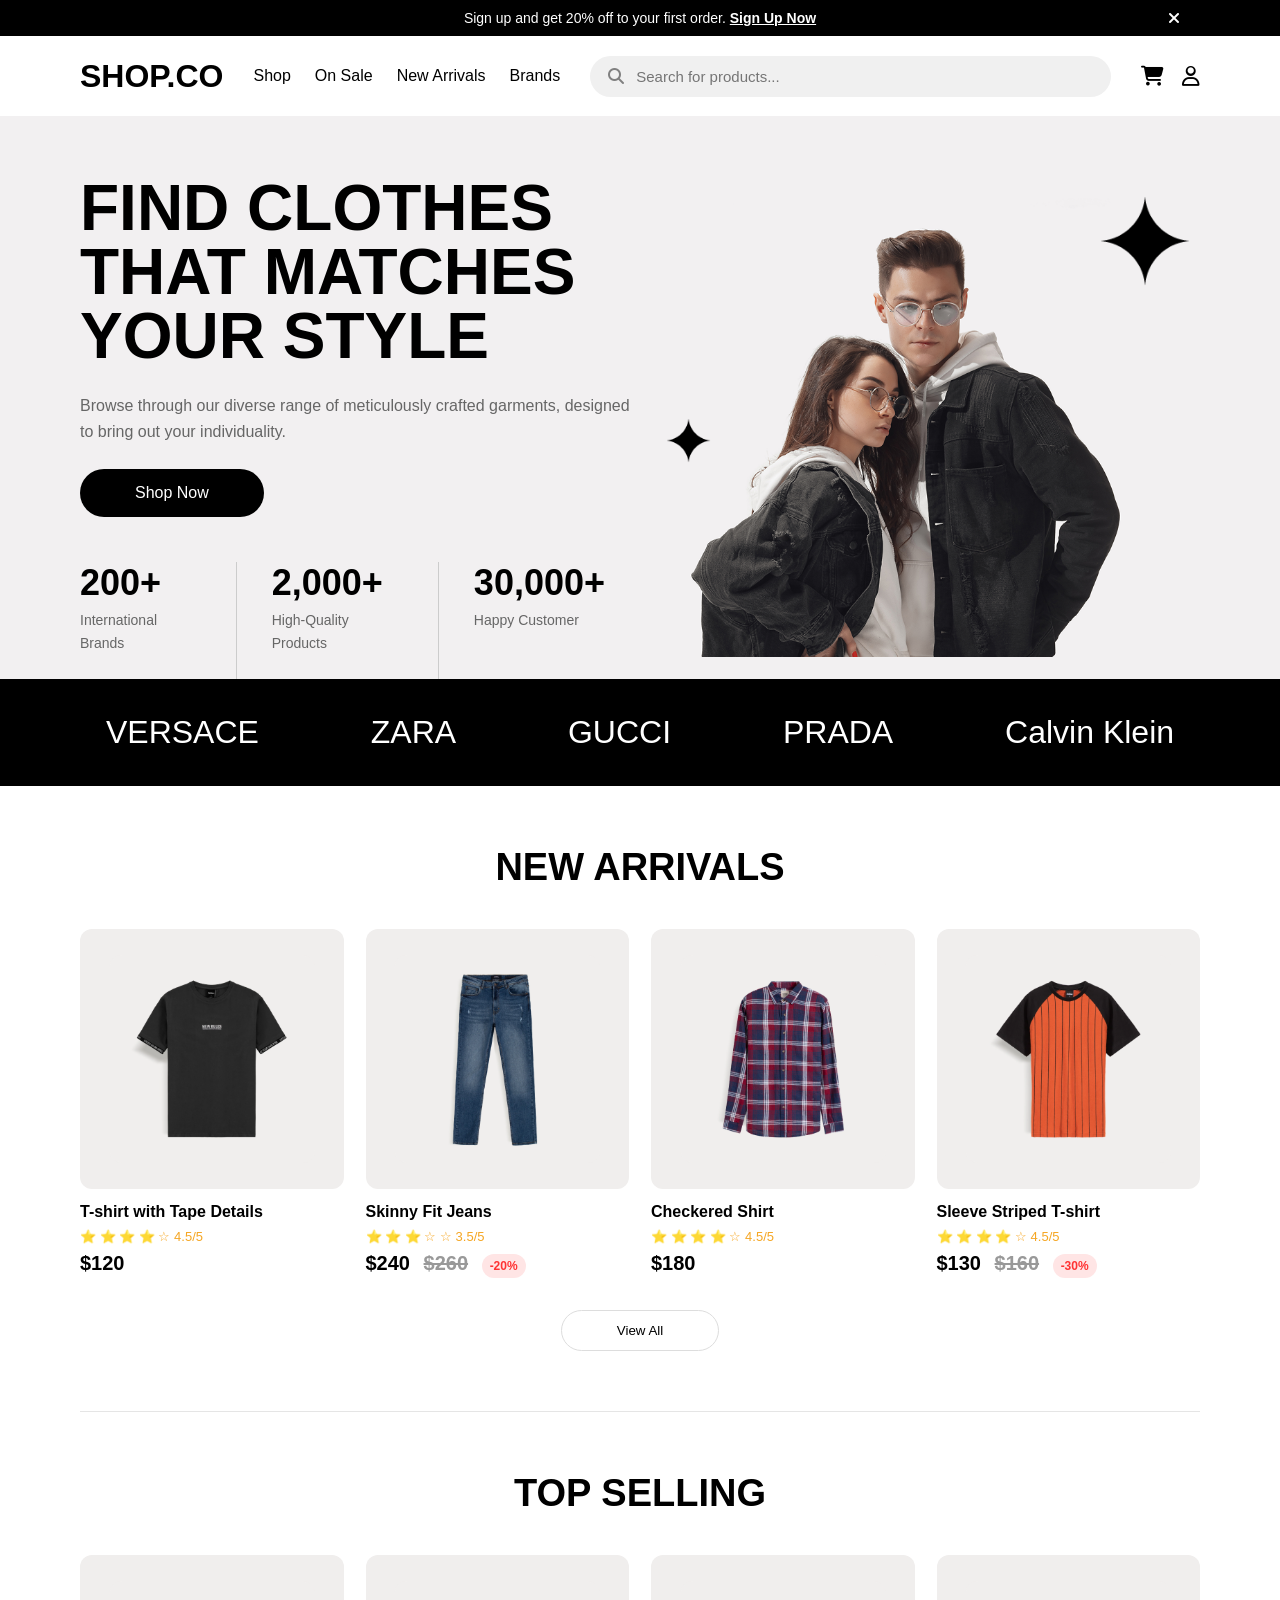
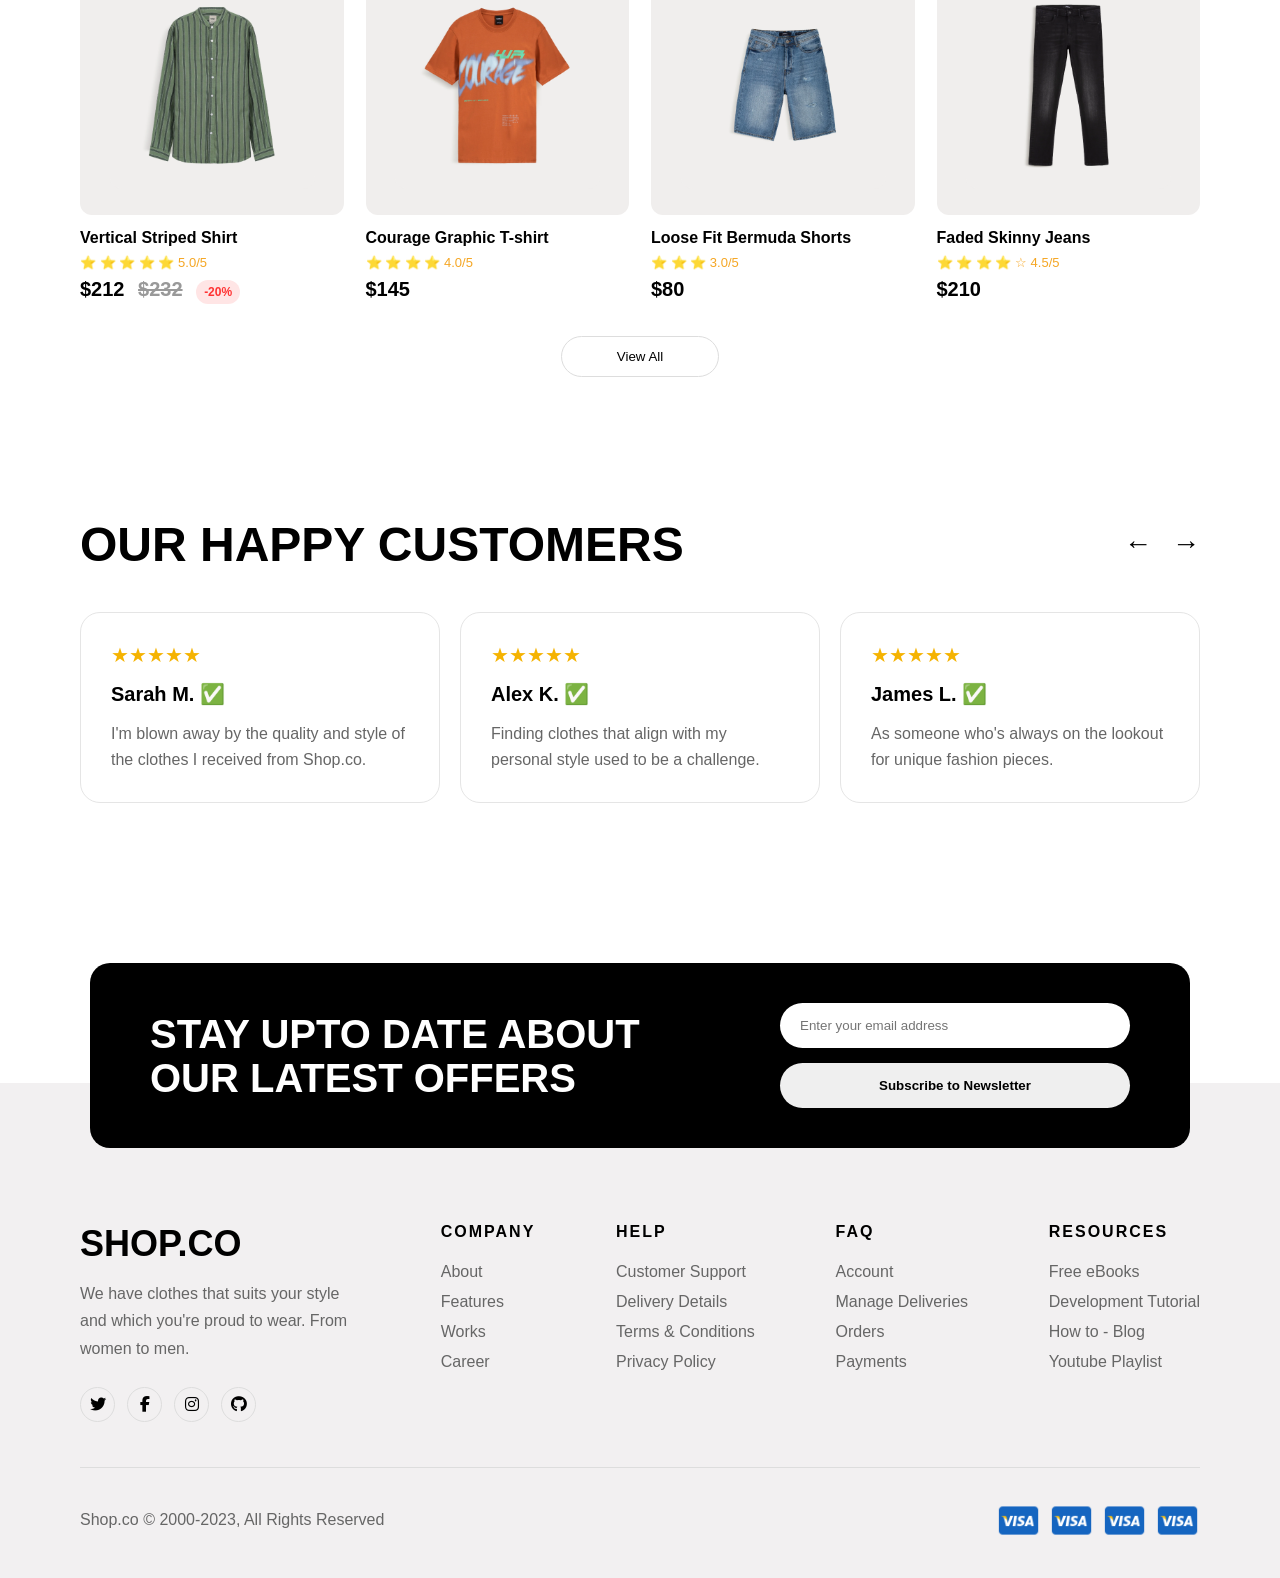
==== commit 1c065822: "Create product detail page frontend" ====
--- a/index.html
+++ b/index.html
@@ -187,11 +187,11 @@
 </section>
 
 <!-- Dress Style Image Section -->
-<section class="dress-image-section">
+<!-- <section class="dress-image-section">
 
   <img src="images/dress-style.png" alt="Browse by Dress Style">
 
-</section>
+</section> -->
 
 <section class="customers">
 
--- a/css/home.css
+++ b/css/home.css
@@ -229,7 +229,7 @@
 
 /* Dress Style Full Image */
 
-.dress-image-section {
+/* .dress-image-section {
   padding: 70px 80px;
 }
 
@@ -241,7 +241,7 @@
   margin: 0 auto;
 
   border-radius: 30px;
-}
+} */
 
 /* Happy Customers */
 
--- a/css/navbar.css
+++ b/css/navbar.css
@@ -1,4 +1,14 @@
 /* Top Offer Bar */
+
+* {
+  margin: 0;
+  padding: 0;
+  box-sizing: border-box;
+}
+
+body {
+  font-family: Arial, sans-serif;
+}
 
 .top-bar {
   background-color: black;
--- a/css/footer.css
+++ b/css/footer.css
@@ -4,7 +4,15 @@
     padding: 0;
     overflow-x: hidden;
 }
+* {
+  margin: 0;
+  padding: 0;
+  box-sizing: border-box;
+}
 
+body {
+  font-family: Arial, sans-serif;
+}
 
 /* Newsletter */
 .newsletter {
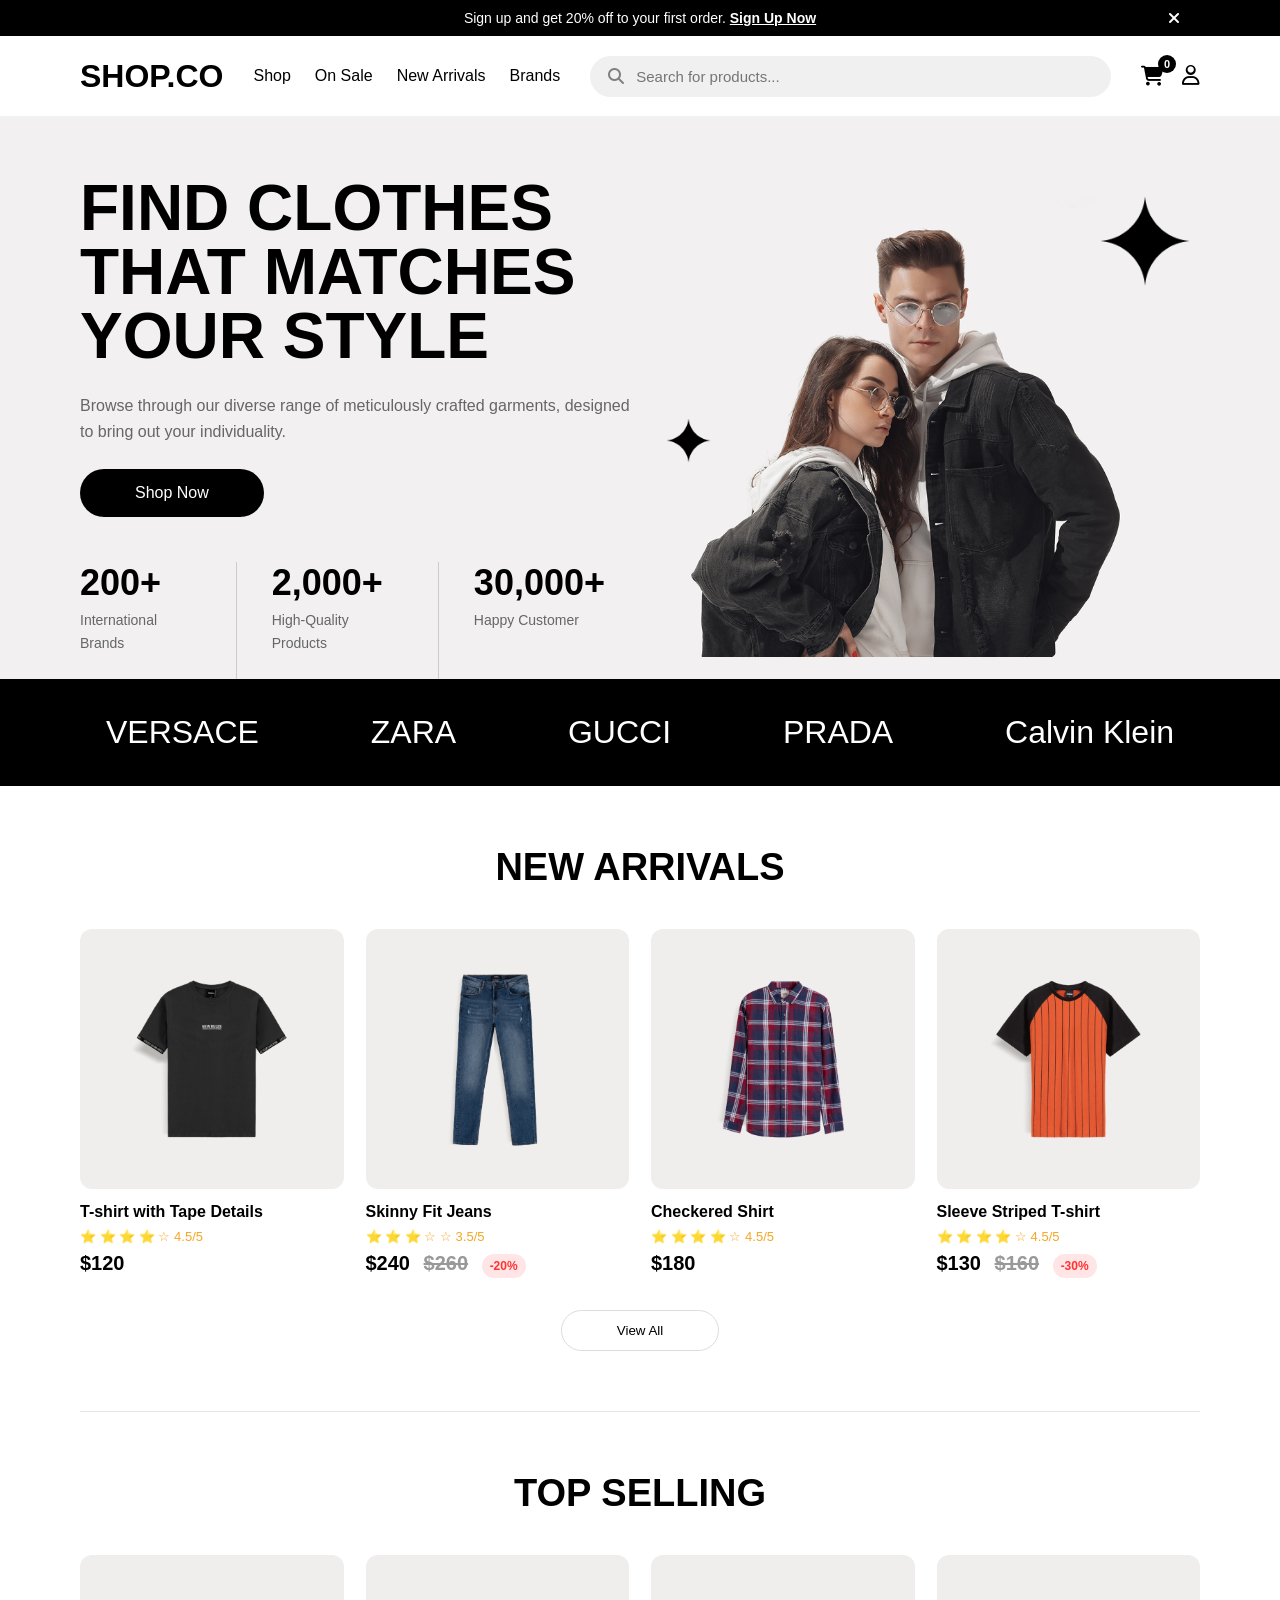
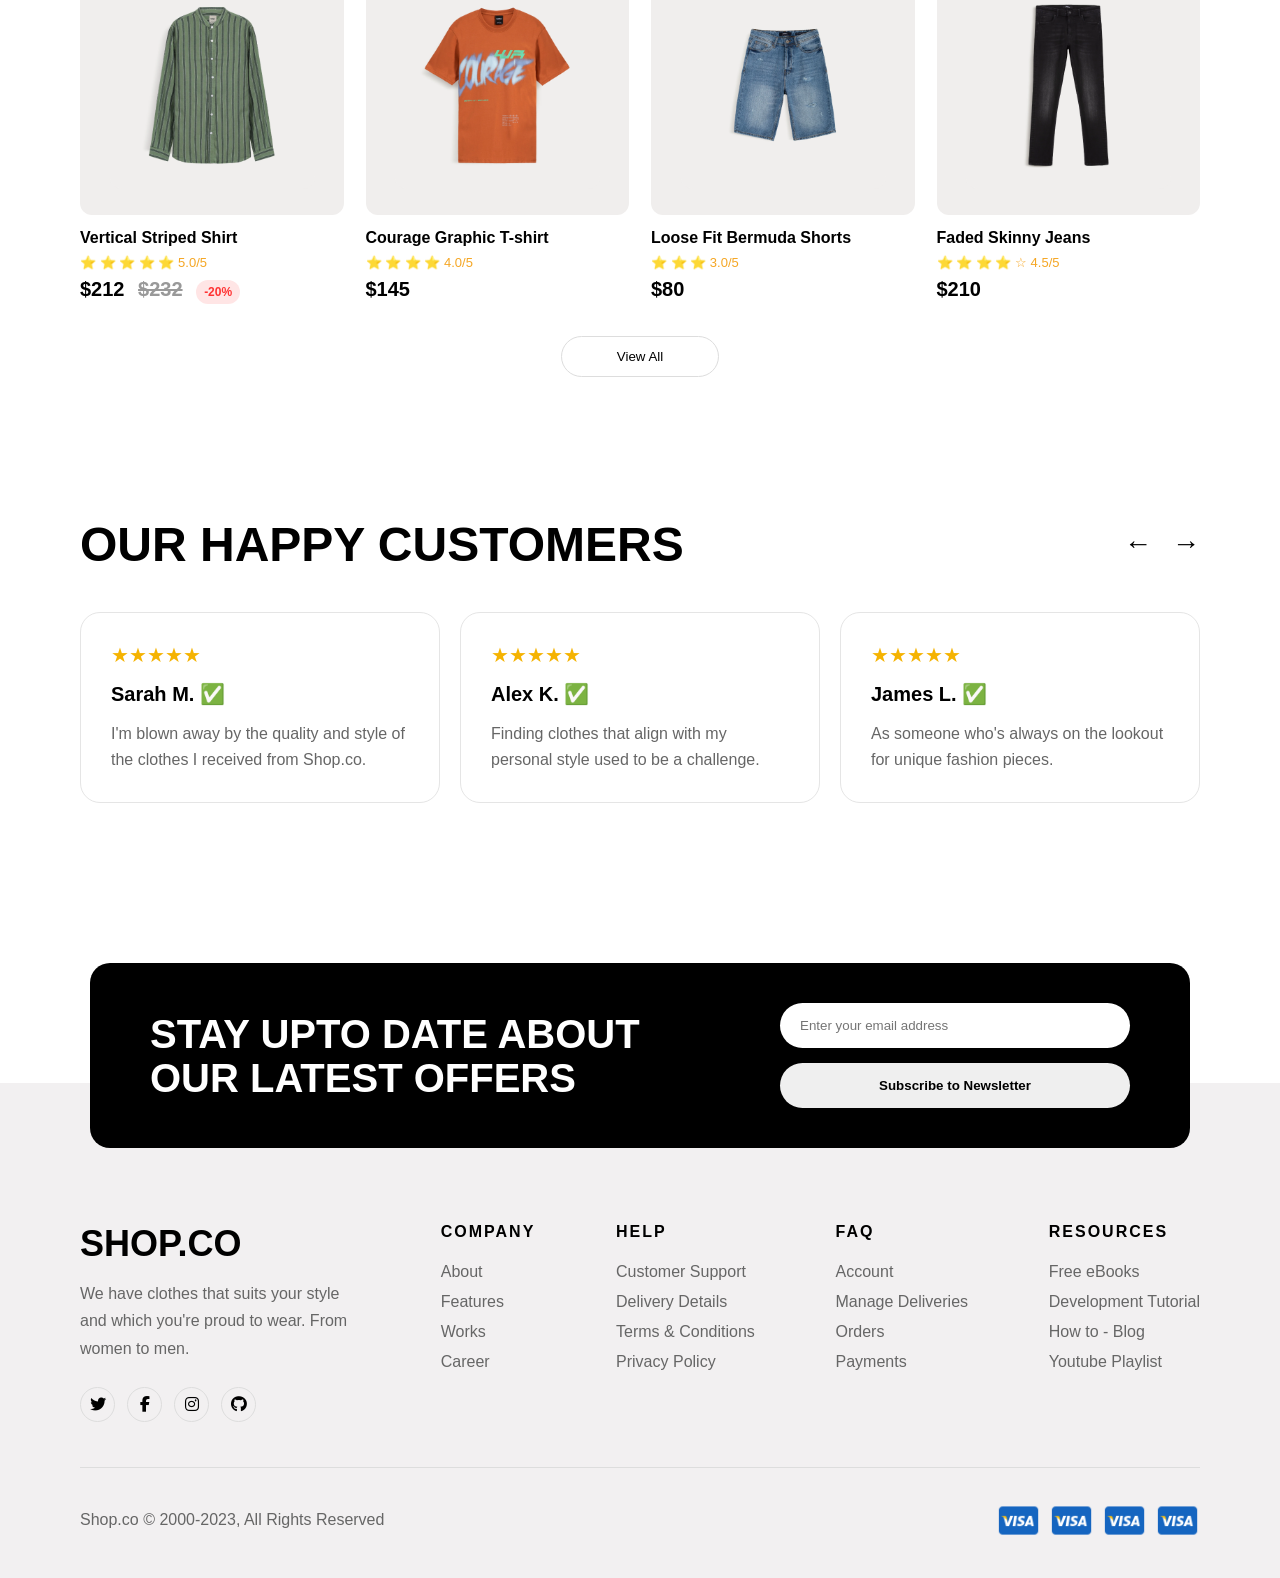
==== commit 2e74c79c: "Add navbar cart counter functionality" ====
--- a/index.html
+++ b/index.html
@@ -86,47 +86,8 @@
 
   <h2 class="section-title">NEW ARRIVALS</h2>
 
-  <div class="products-grid">
+  <div class="products-grid" id="new-arrivals-grid">
 
-    <div class="product-card">
-      <div class="product-image">
-        <img src="images/T-SHIRT.png" alt="T-shirt">
-      </div>
-      <h3>T-shirt with Tape Details</h3>
-      <p class="rating">⭐ ⭐ ⭐ ⭐ ☆ 4.5/5</p>
-      <p class="price">$120</p>
-    </div>
-
-    <div class="product-card">
-      <div class="product-image">
-        <img src="images/JEANS.png" alt="Jeans">
-      </div>
-      <h3>Skinny Fit Jeans</h3>
-      <p class="rating">⭐ ⭐ ⭐ ☆ ☆ 3.5/5</p>
-      <p class="price">
-        $240 <span class="old-price">$260</span> <span class="discount">-20%</span>
-      </p>
-    </div>
-
-    <div class="product-card">
-      <div class="product-image">
-        <img src="images/checker.png" alt="Shirt">
-      </div>
-      <h3>Checkered Shirt</h3>
-      <p class="rating">⭐ ⭐ ⭐ ⭐ ☆ 4.5/5</p>
-      <p class="price">$180</p>
-    </div>
-
-    <div class="product-card">
-      <div class="product-image">
-        <img src="images/sleeve.png" alt="Sleeve Shirt">
-      </div>
-      <h3>Sleeve Striped T-shirt</h3>
-      <p class="rating">⭐ ⭐ ⭐ ⭐ ☆ 4.5/5</p>
-      <p class="price">
-        $130 <span class="old-price">$160</span> <span class="discount">-30%</span>
-      </p>
-    </div>
 
   </div>
 
@@ -140,45 +101,8 @@
 
   <h2 class="section-title">TOP SELLING</h2>
 
-  <div class="products-grid">
+  <div class="products-grid " id="top-selling-grid">
 
-    <div class="product-card">
-      <div class="product-image">
-        <img src="images/vertical.png" alt="Vertical Striped Shirt">
-      </div>
-      <h3>Vertical Striped Shirt</h3>
-      <p class="rating">⭐ ⭐ ⭐ ⭐ ⭐ 5.0/5</p>
-      <p class="price">
-        $212 <span class="old-price">$232</span> <span class="discount">-20%</span>
-      </p>
-    </div>
-
-    <div class="product-card">
-      <div class="product-image">
-        <img src="images/graphic_tshirt.png" alt="Graphic T-shirt">
-      </div>
-      <h3>Courage Graphic T-shirt</h3>
-      <p class="rating">⭐ ⭐ ⭐ ⭐ 4.0/5</p>
-      <p class="price">$145</p>
-    </div>
-
-    <div class="product-card">
-      <div class="product-image">
-        <img src="images/Bermuda_Shorts.png" alt="Bermuda Shorts">
-      </div>
-      <h3>Loose Fit Bermuda Shorts</h3>
-      <p class="rating">⭐ ⭐ ⭐ 3.0/5</p>
-      <p class="price">$80</p>
-    </div>
-
-    <div class="product-card">
-      <div class="product-image">
-        <img src="images/black-jeans.png" alt="Black Jeans">
-      </div>
-      <h3>Faded Skinny Jeans</h3>
-      <p class="rating">⭐ ⭐ ⭐ ⭐ ☆ 4.5/5</p>
-      <p class="price">$210</p>
-    </div>
 
   </div>
 
@@ -257,4 +181,6 @@
 
 </body>
 <script src="js/components.js"></script>
+<script src="js/cartCounter.js"></script>
+<script src="js/home.js"></script>
 </html>
--- a/css/home.css
+++ b/css/home.css
@@ -301,4 +301,20 @@
     line-height: 1.6;
 }
 
-
+.product-card {
+    cursor: pointer;
+}
+
+.product-card h3 {
+    cursor: pointer;
+}
+
+.product-image {
+    cursor: pointer;
+}
+
+.product-card:hover h3 {
+    text-decoration: underline;
+}
+
+
--- a/css/navbar.css
+++ b/css/navbar.css
@@ -97,4 +97,32 @@
   display: flex;
   gap: 18px;
   font-size: 20px;
+}
+
+
+.cart-icon {
+    position: relative;
+    color: black;
+    text-decoration: none;
+}
+
+#cart-count {
+    position: absolute;
+    top: -10px;
+    right: -12px;
+
+    width: 18px;
+    height: 18px;
+
+    background: black;
+    color: white;
+
+    border-radius: 50%;
+
+    font-size: 11px;
+    font-weight: 700;
+
+    display: flex;
+    align-items: center;
+    justify-content: center;
 }
